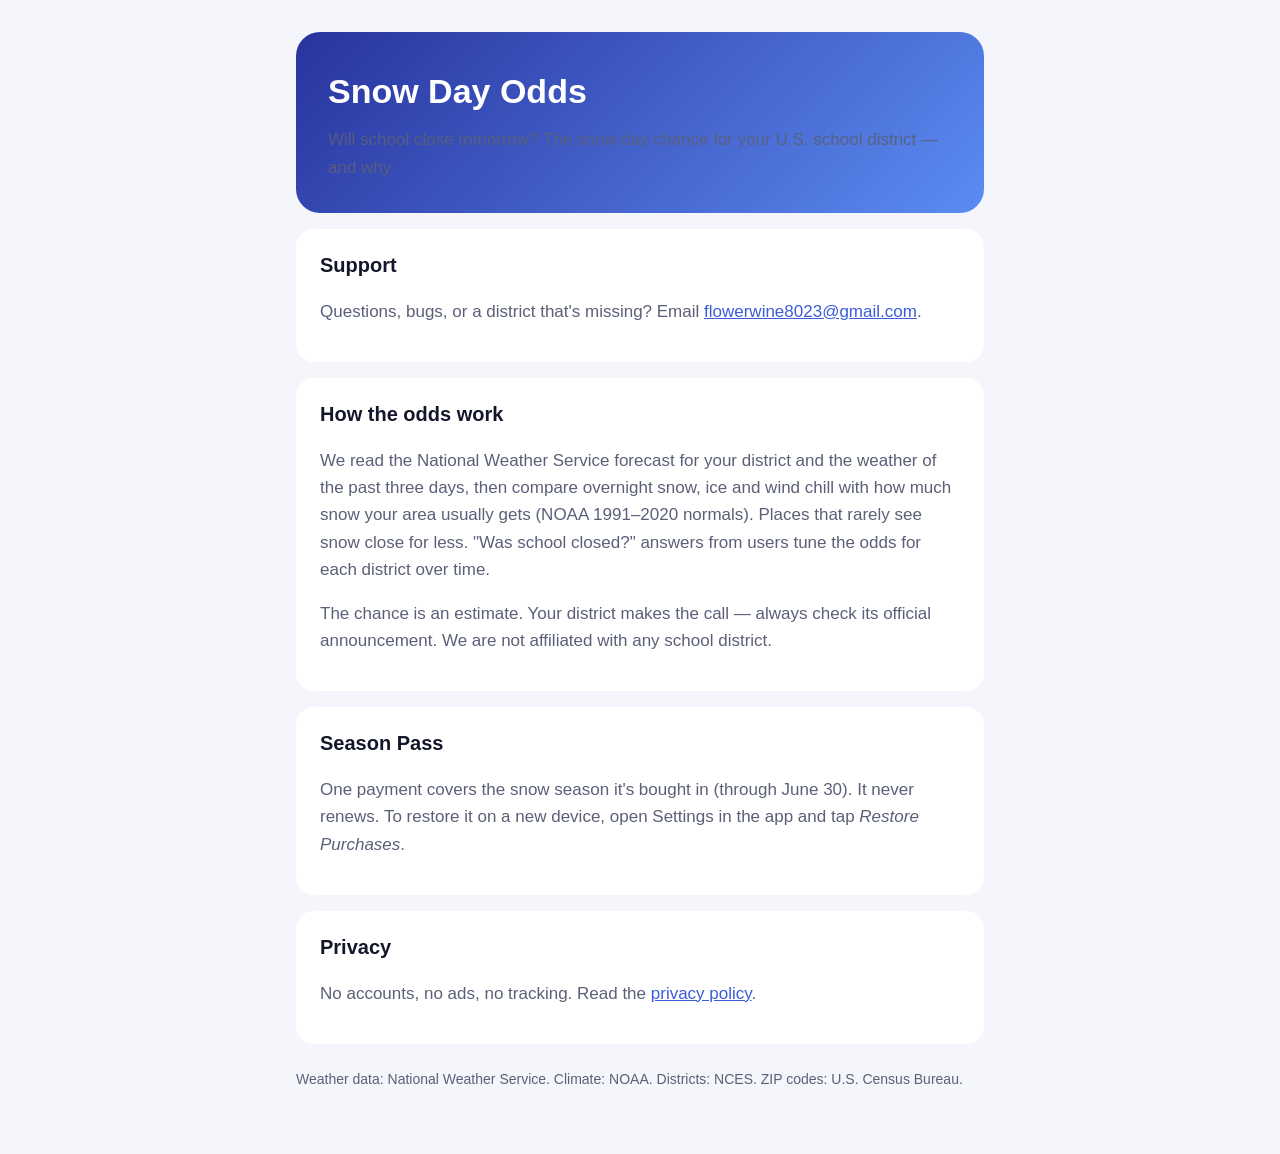
==== index.html @ 19a6c2b3 "Snow Day Odds support and privacy pages Co-Authored-By: Claude Opus 5.5 <noreply@anthropic.com>" ====
<!doctype html>
<html lang="en">
<head>
<meta charset="utf-8">
<meta name="viewport" content="width=device-width, initial-scale=1">
<title>Snow Day Odds — Support</title>
<link rel="stylesheet" href="style.css">
</head>
<body>
<main>
  <div class="hero">
    <h1>Snow Day Odds</h1>
    <p>Will school close tomorrow? The snow day chance for your U.S. school district — and why.</p>
  </div>
  <section>
    <h2>Support</h2>
    <p>Questions, bugs, or a district that's missing? Email <a href="mailto:flowerwine8023@gmail.com">flowerwine8023@gmail.com</a>.</p>
  </section>
  <section>
    <h2>How the odds work</h2>
    <p>We read the National Weather Service forecast for your district and the weather of the past three days, then compare overnight snow, ice and wind chill with how much snow your area usually gets (NOAA 1991–2020 normals). Places that rarely see snow close for less. "Was school closed?" answers from users tune the odds for each district over time.</p>
    <p>The chance is an estimate. Your district makes the call — always check its official announcement. We are not affiliated with any school district.</p>
  </section>
  <section>
    <h2>Season Pass</h2>
    <p>One payment covers the snow season it's bought in (through June 30). It never renews. To restore it on a new device, open Settings in the app and tap <em>Restore Purchases</em>.</p>
  </section>
  <section>
    <h2>Privacy</h2>
    <p>No accounts, no ads, no tracking. Read the <a href="privacy/">privacy policy</a>.</p>
  </section>
  <footer>Weather data: National Weather Service. Climate: NOAA. Districts: NCES. ZIP codes: U.S. Census Bureau.</footer>
</main>
</body>
</html>
---- style.css ----
:root { --bg: #f4f6fb; --card: #fff; --text: #14172b; --muted: #5b6078; --brand: #3b5cd9; }
@media (prefers-color-scheme: dark) { :root { --bg: #0d0f1a; --card: #171a2b; --text: #eef0fa; --muted: #a2a7c2; --brand: #7a9eff; } }
* { box-sizing: border-box; }
body { margin: 0; background: var(--bg); color: var(--text); font: 17px/1.6 -apple-system, BlinkMacSystemFont, "Segoe UI", sans-serif; }
main { max-width: 720px; margin: 0 auto; padding: 32px 16px 64px; }
.hero { background: linear-gradient(135deg, #29339e, #5b8cf2); color: #fff; border-radius: 24px; padding: 32px; }
.hero h1 { margin: 0 0 8px; font-size: 34px; }
.hero p { margin: 0; opacity: .9; }
section { background: var(--card); border-radius: 18px; padding: 20px 24px; margin-top: 16px; }
h2 { font-size: 20px; margin: 0 0 8px; }
p, li { color: var(--muted); }
a { color: var(--brand); }
table { width: 100%; border-collapse: collapse; font-size: 15px; }
th, td { text-align: left; vertical-align: top; padding: 8px 6px; border-top: 1px solid rgba(127,127,127,.2); }
th { color: var(--text); }
footer { margin-top: 24px; font-size: 14px; color: var(--muted); }
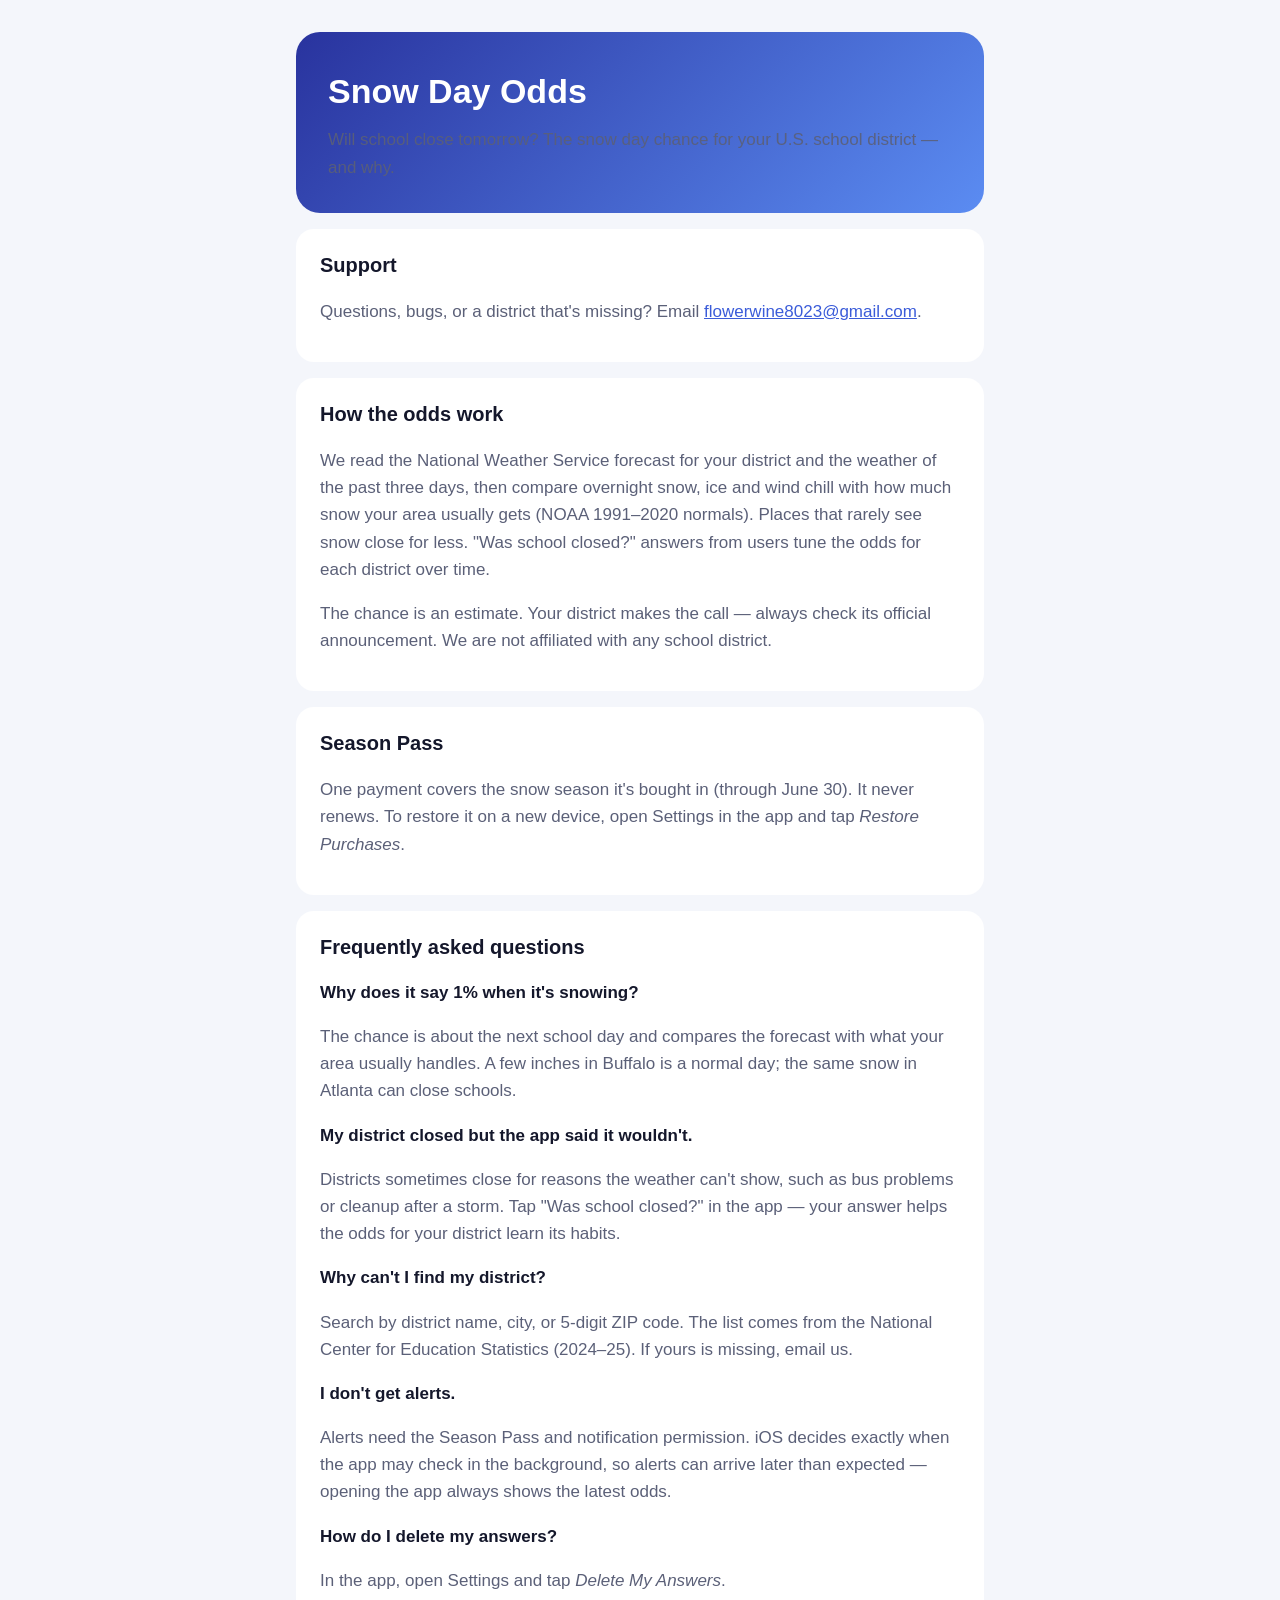
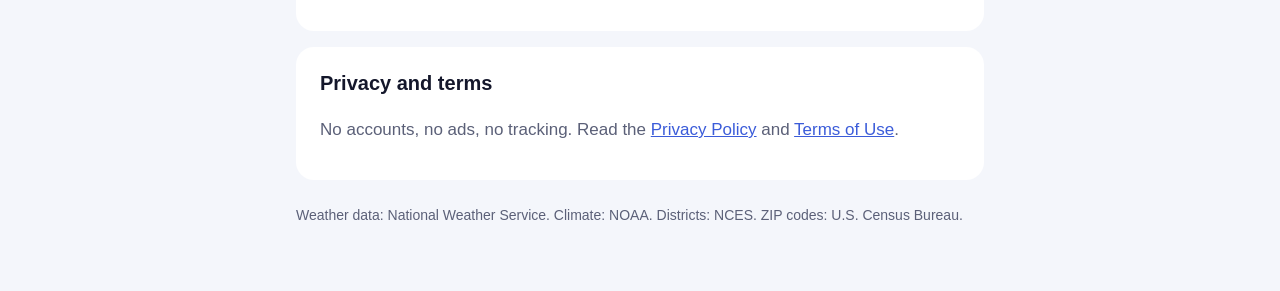
==== commit 5ca1c752: "Full privacy policy, terms of use, FAQ Co-Authored-By: Claude Opus 5.5 <noreply@anthropic.com>" ====
--- a/index.html
+++ b/index.html
@@ -26,8 +26,21 @@
     <p>One payment covers the snow season it's bought in (through June 30). It never renews. To restore it on a new device, open Settings in the app and tap <em>Restore Purchases</em>.</p>
   </section>
   <section>
-    <h2>Privacy</h2>
-    <p>No accounts, no ads, no tracking. Read the <a href="privacy/">privacy policy</a>.</p>
+    <h2>Frequently asked questions</h2>
+    <h3>Why does it say 1% when it's snowing?</h3>
+    <p>The chance is about the next school day and compares the forecast with what your area usually handles. A few inches in Buffalo is a normal day; the same snow in Atlanta can close schools.</p>
+    <h3>My district closed but the app said it wouldn't.</h3>
+    <p>Districts sometimes close for reasons the weather can't show, such as bus problems or cleanup after a storm. Tap "Was school closed?" in the app — your answer helps the odds for your district learn its habits.</p>
+    <h3>Why can't I find my district?</h3>
+    <p>Search by district name, city, or 5-digit ZIP code. The list comes from the National Center for Education Statistics (2024–25). If yours is missing, email us.</p>
+    <h3>I don't get alerts.</h3>
+    <p>Alerts need the Season Pass and notification permission. iOS decides exactly when the app may check in the background, so alerts can arrive later than expected — opening the app always shows the latest odds.</p>
+    <h3>How do I delete my answers?</h3>
+    <p>In the app, open Settings and tap <em>Delete My Answers</em>.</p>
+  </section>
+  <section>
+    <h2>Privacy and terms</h2>
+    <p>No accounts, no ads, no tracking. Read the <a href="privacy/">Privacy Policy</a> and <a href="terms/">Terms of Use</a>.</p>
   </section>
   <footer>Weather data: National Weather Service. Climate: NOAA. Districts: NCES. ZIP codes: U.S. Census Bureau.</footer>
 </main>
--- a/style.css
+++ b/style.css
@@ -14,3 +14,7 @@
 th, td { text-align: left; vertical-align: top; padding: 8px 6px; border-top: 1px solid rgba(127,127,127,.2); }
 th { color: var(--text); }
 footer { margin-top: 24px; font-size: 14px; color: var(--muted); }
+nav.toc { font-size: 15px; }
+nav.toc ol { margin: 8px 0 0; padding-left: 20px; }
+h3 { font-size: 17px; margin: 16px 0 4px; }
+.summary li { margin-bottom: 6px; }
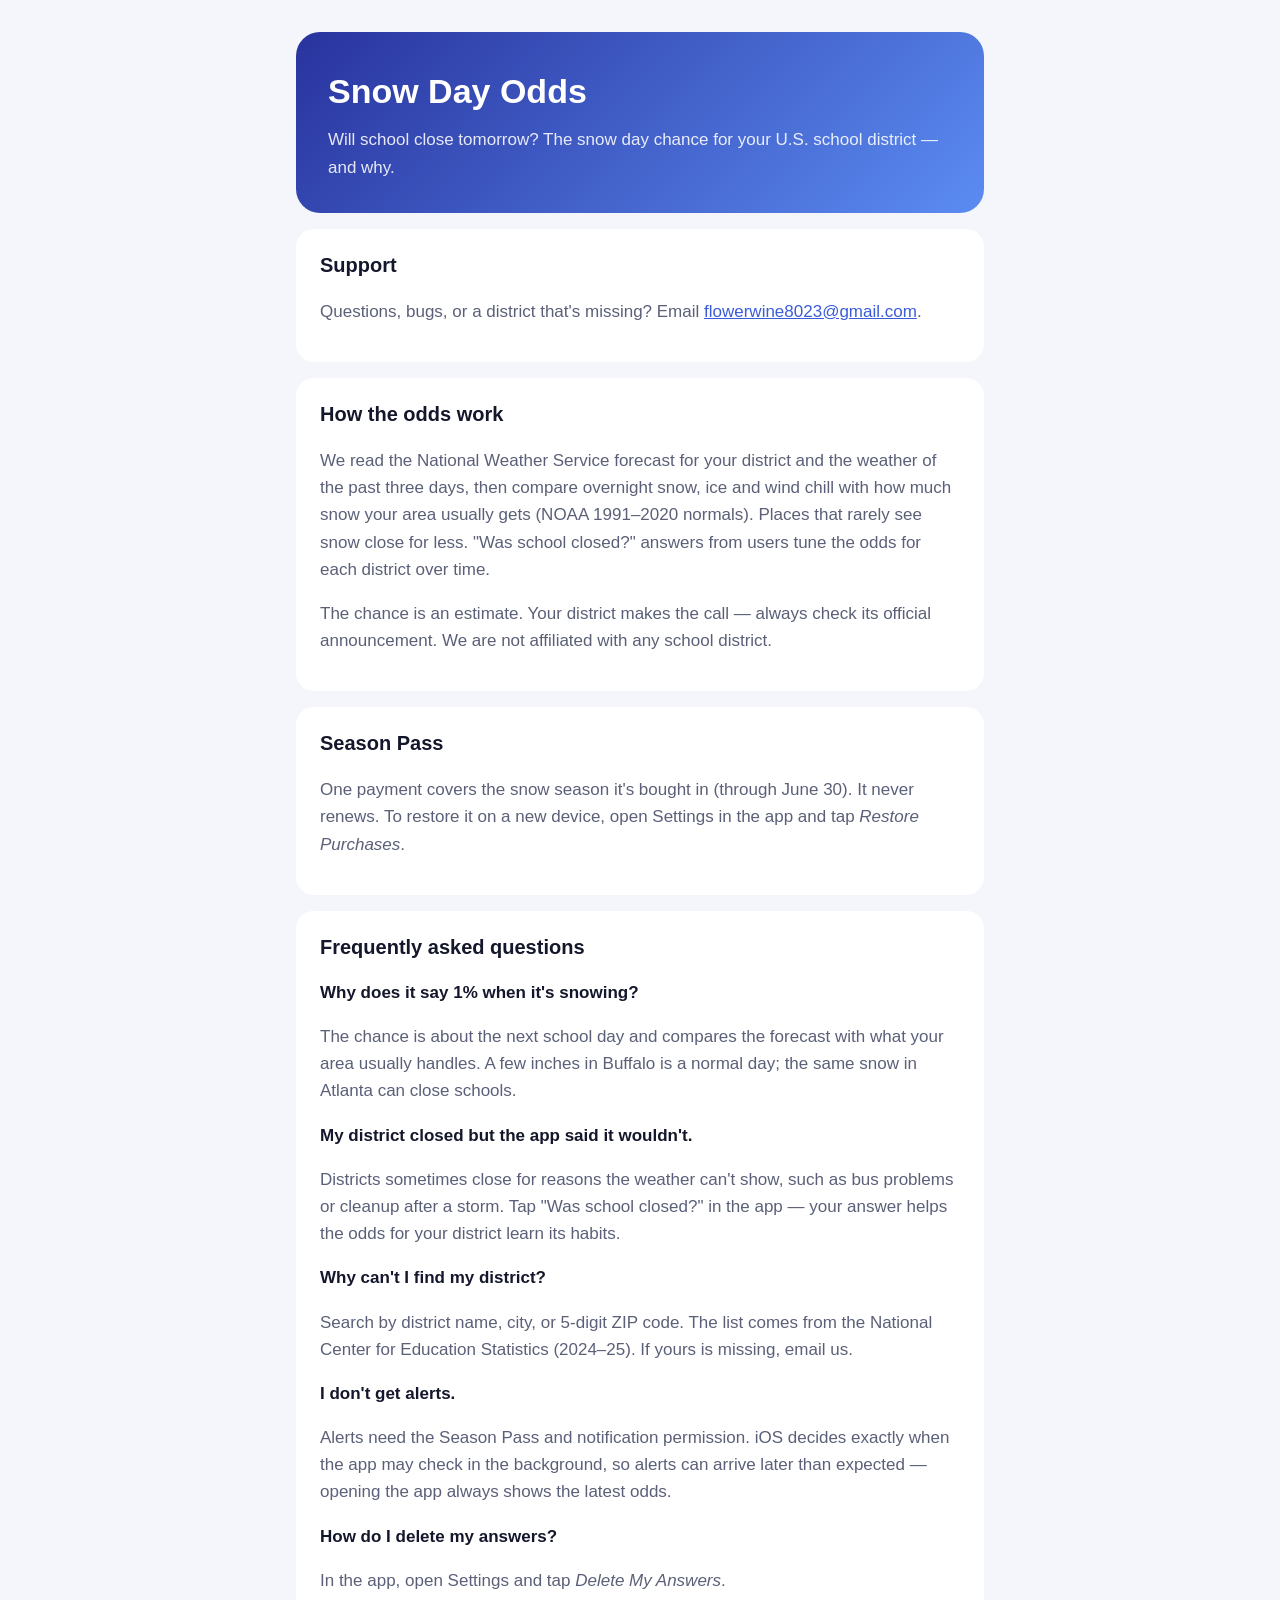
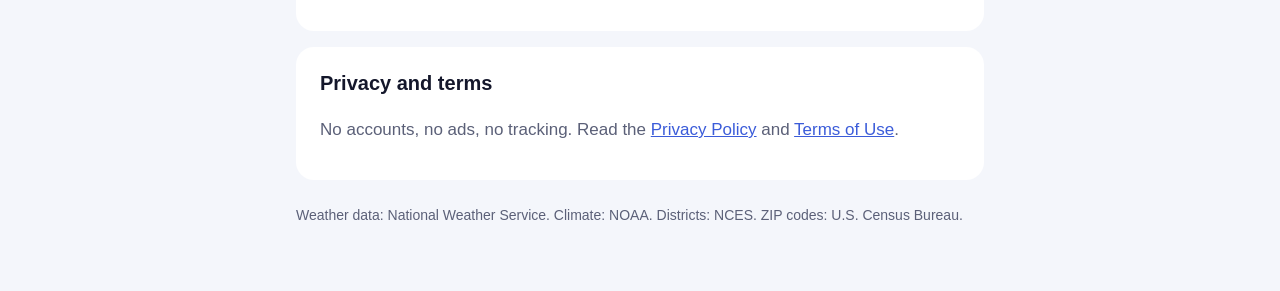
==== commit 18960dfe: "Cache-bust stylesheet Co-Authored-By: Claude Opus 5.5 <noreply@anthropic.com>" ====
--- a/index.html
+++ b/index.html
@@ -4,7 +4,7 @@
 <meta charset="utf-8">
 <meta name="viewport" content="width=device-width, initial-scale=1">
 <title>Snow Day Odds — Support</title>
-<link rel="stylesheet" href="style.css">
+<link rel="stylesheet" href="style.css?v=2">
 </head>
 <body>
 <main>
--- a/style.css
+++ b/style.css
@@ -18,3 +18,10 @@
 nav.toc ol { margin: 8px 0 0; padding-left: 20px; }
 h3 { font-size: 17px; margin: 16px 0 4px; }
 .summary li { margin-bottom: 6px; }
+/* Keep wide content (tables, long URLs) inside a phone-width screen. */
+section { overflow-wrap: anywhere; }
+table { table-layout: fixed; }
+th:nth-child(1), td:nth-child(1) { width: 34%; }
+@media (max-width: 480px) { section { padding: 18px 16px; } .hero { padding: 24px 20px; } th, td { font-size: 14px; } }
+
+.hero p { color: rgba(255,255,255,.88); opacity: 1; }
